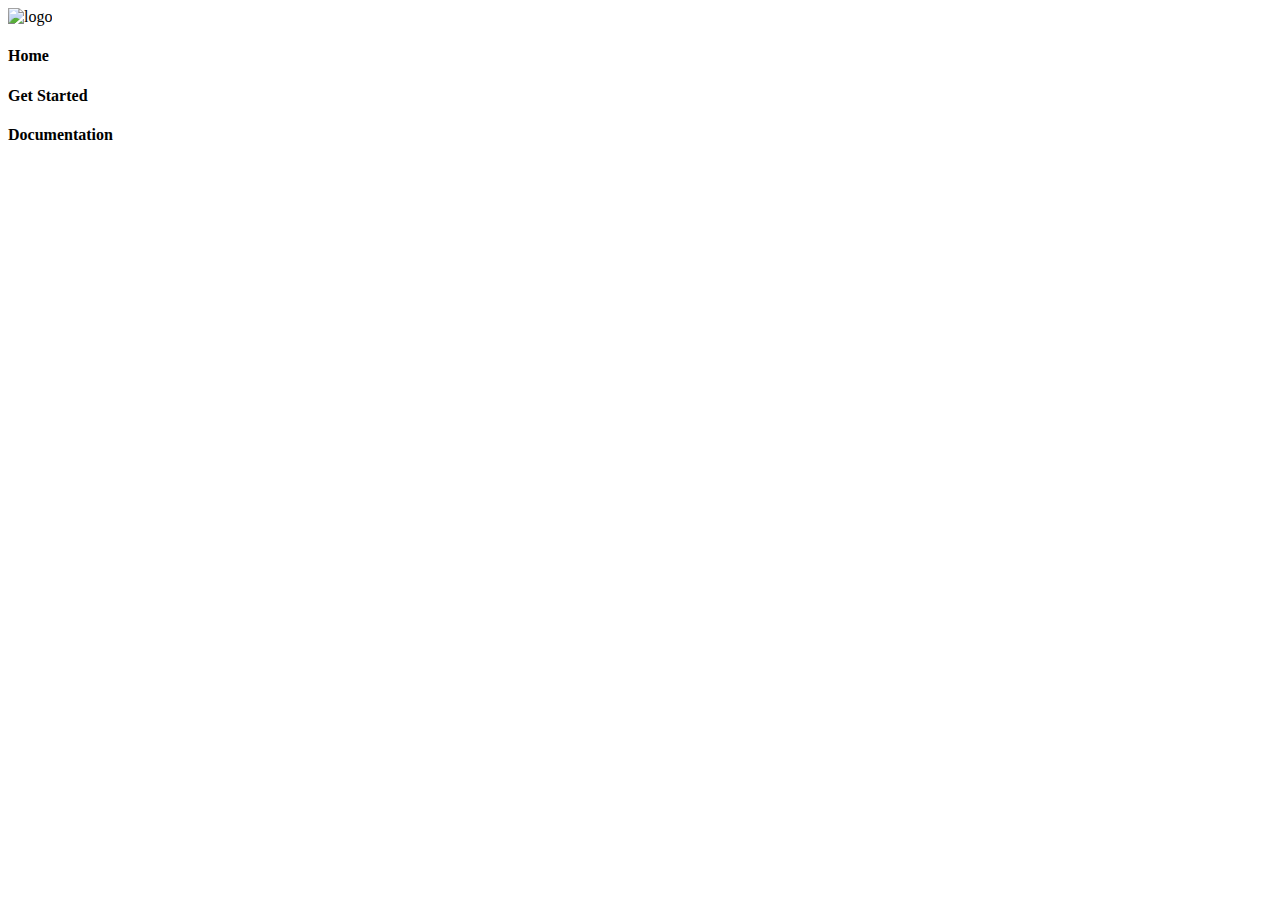
==== index.html @ 5871fbed "docs: update index.html navigation" ====
<!DOCTYPE html>
<html lang="en">
<head>
    <meta charset="UTF-8">
    <meta http-equiv="X-UA-Compatible" content="IE=edge">
    <meta name="viewport" content="width=device-width, initial-scale=1.0">
    <link rel="icon" type="image/png" sizes="32x32" href="/images/favicon.png">
    <link rel="stylesheet" href="https://pro.fontawesome.com/releases/v5.10.0/css/all.css"
        integrity="sha384-AYmEC3Yw5cVb3ZcuHtOA93w35dYTsvhLPVnYs9eStHfGJvOvKxVfELGroGkvsg+p" crossorigin="anonymous" />
    <title>Native UI</title>
    <link rel="stylesheet" href="style.css">
</head>
<body>
    <nav class="nav">
        <div class="logo-container">
            <img src="images/logo.svg" alt="logo">
        </div>
        <div class="nav-center">
            <h4>Home</h4>
            <h4>Get Started</h4>
            <h4 class="documentation">Documentation</h4>
        </div>
        <div class="social-links">
            <i class="fab fa-github"></i>
            <i class="fab fa-twitter"></i>
            <i class="fab fa-linkedin"></i>
            <i class="fa fa-moon"></i>
        </div>
    </nav>

    
</body>
</html>
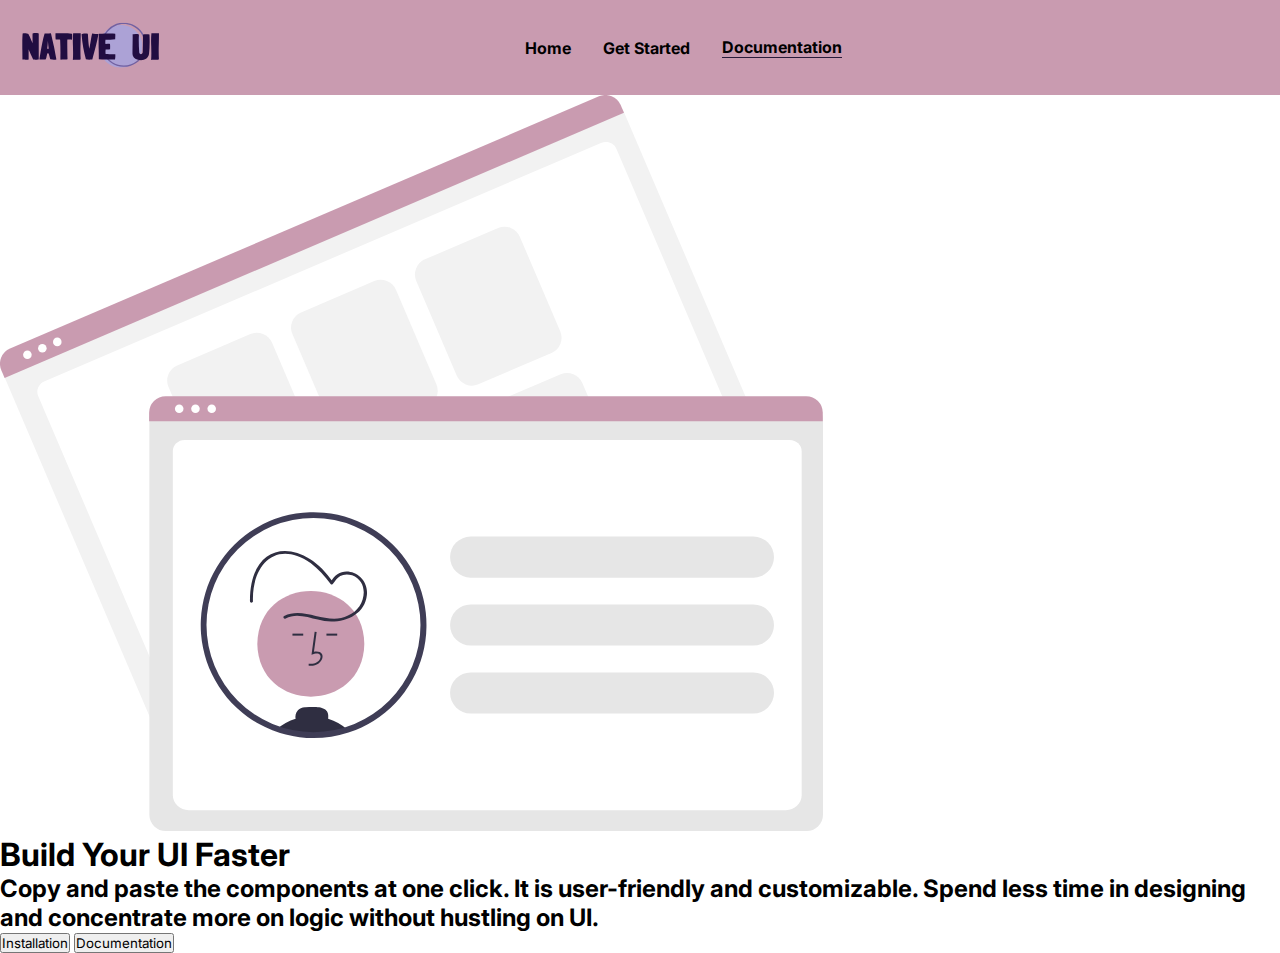
==== commit 5f06329f: "docs: hero section added" ====
--- a/index.html
+++ b/index.html
@@ -28,6 +28,19 @@
         </div>
     </nav>
 
-    
+    <main class="main">
+        <div class="hero-image">
+            <img src="images/hero-image.svg" alt="" class="hero">
+        </div>
+        <div class="hero-text">
+            <h1>Build Your UI Faster</h1>
+            <h2>Copy and paste the components at one click. It is user-friendly and customizable. Spend less time in designing and concentrate more on logic without hustling on UI.</h2>
+            <div class="hero-buttons">
+                <button class="button primary-btn">Installation</button>
+                <button class="button secondary-btn">Documentation</button>
+            </div>
+        </div>
+        
+    </main>
 </body>
 </html>--- a/style.css
+++ b/style.css
@@ -0,0 +1,53 @@
+@import url('https://fonts.googleapis.com/css2?family=Inter:wght@300&display=swap');
+
+* {
+    margin: 0;
+    padding: 0;
+    box-sizing: border-box;
+    font-family: 'Inter', sans-serif;
+    word-wrap: break-word;
+}
+
+:root {
+    --color-1: #f5f4fa;
+    --color-2: #281b3a;
+    --color-3: #aca2d6;
+    --color-4: #7161a2;
+    --color-5: #bd5043;
+    --color-6: #c99bb0;
+    --color-7: #9676b3;
+    --color-8: #92988A;
+}
+
+body {
+    display: flex;
+    flex-direction: column;
+}
+
+.nav {
+    display: flex;
+    justify-content: space-between;
+    align-items: center;
+    background-color: var(--color-6);
+    padding: 0.5rem 1rem;
+}
+
+.nav-center {
+    display: flex;
+    justify-content: center;
+    align-items: center;
+    flex-grow: 1;
+    gap: 2rem;
+}
+
+.documentation {
+    border-bottom: 1px solid var(--color-2);
+}
+
+.social-links {
+    display: flex;
+    justify-content: space-evenly;
+    gap: 1.3rem;
+    font-size: 1.3rem;
+}
+
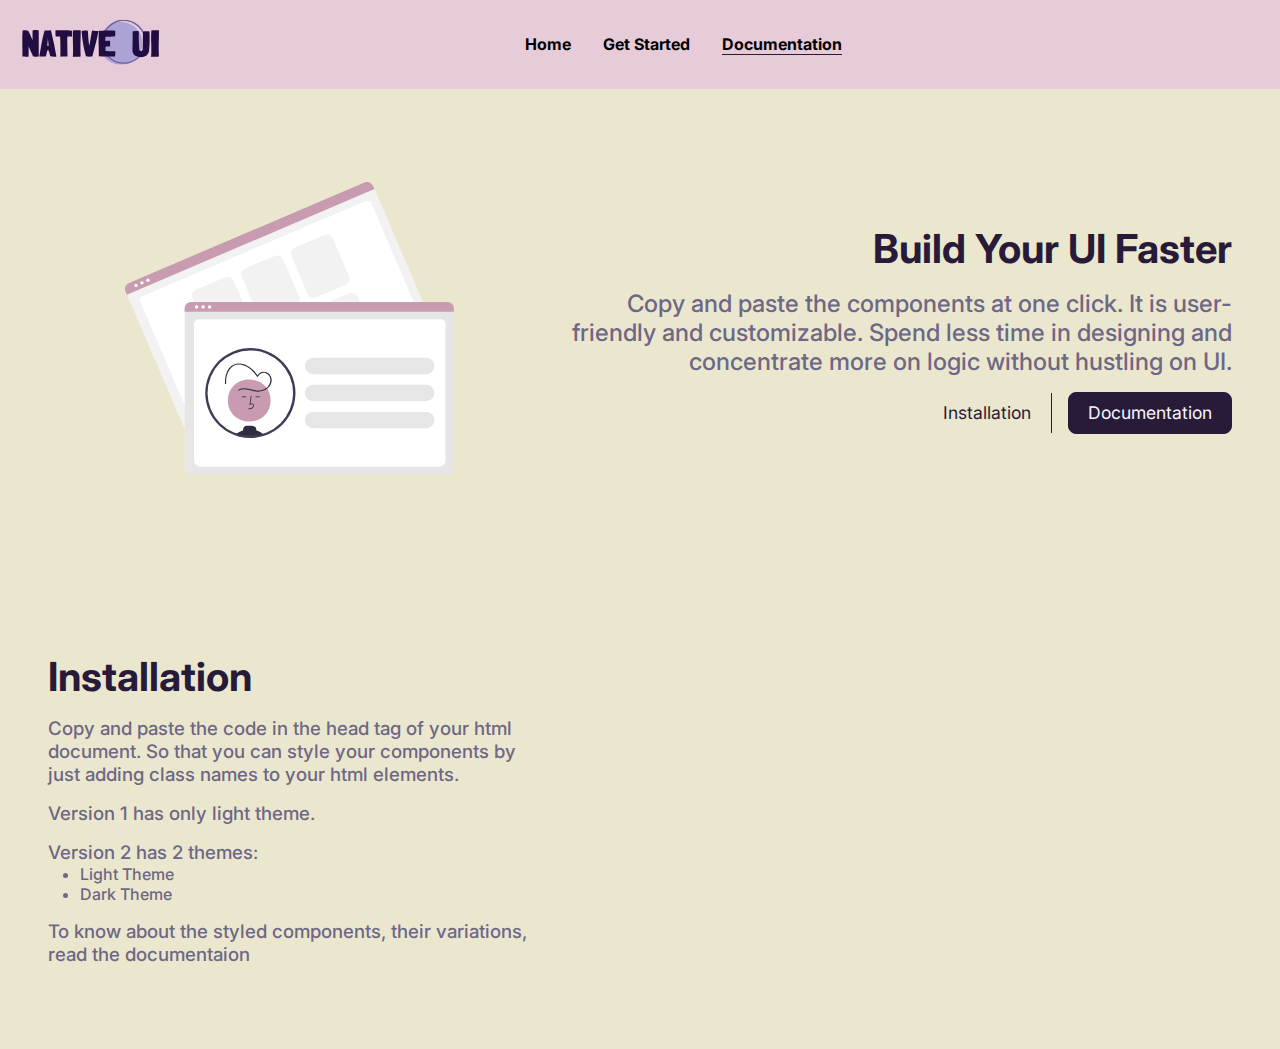
==== commit 6228c1c3: "added section" ====
--- a/index.html
+++ b/index.html
@@ -1,5 +1,6 @@
 <!DOCTYPE html>
 <html lang="en">
+
 <head>
     <meta charset="UTF-8">
     <meta http-equiv="X-UA-Compatible" content="IE=edge">
@@ -10,6 +11,7 @@
     <title>Native UI</title>
     <link rel="stylesheet" href="style.css">
 </head>
+
 <body>
     <nav class="nav">
         <div class="logo-container">
@@ -29,18 +31,46 @@
     </nav>
 
     <main class="main">
-        <div class="hero-image">
+        <div class="left hero-image">
             <img src="images/hero-image.svg" alt="" class="hero">
         </div>
-        <div class="hero-text">
+        <div class="right hero-text">
             <h1>Build Your UI Faster</h1>
-            <h2>Copy and paste the components at one click. It is user-friendly and customizable. Spend less time in designing and concentrate more on logic without hustling on UI.</h2>
+            <h2>Copy and paste the components at one click. It is user-friendly and customizable. Spend less time in
+                designing and concentrate more on logic without hustling on UI.</h2>
             <div class="hero-buttons">
                 <button class="button primary-btn">Installation</button>
                 <button class="button secondary-btn">Documentation</button>
             </div>
         </div>
-        
     </main>
+
+    <section class="section">
+        <div class="right installation-section">
+            <div class="section-content">
+                <h1>Installation</h1>
+            </div>
+            <h3>Copy and paste the code in the head tag of your html document. So that you can style your components
+                by just adding class names to your html elements.</h3>
+            <h3>Version 1 has only light theme.</h3>
+            <div class="version-2">
+                <h3>Version 2 has 2 themes:</h3>
+                <ul>
+                    <li>Light Theme</li>
+                    <li>Dark Theme</li>
+                </ul>
+            </div>
+            <h3>To know about the styled components, their variations, read the documentaion</h3>
+        </div>
+        <div class="left iframe">
+            <iframe
+  src="https://carbon.now.sh/embed?bg=rgba%2840%2C27%2C58%2C1%29&t=one-light&wt=none&l=auto&width=680&ds=true&dsyoff=39px&dsblur=69px&wc=true&wa=true&pv=35px&ph=34px&ln=false&fl=1&fm=Hack&fs=14px&lh=143%25&si=false&es=2x&wm=false&code=%253C%21--%2520import%2520--%253E%250A%253Clink%2520rel%253D%2522stylesheet%2522%2520href%253D%2522https%253A%252F%252Fu-and-i.netlify.app%252FComponents%252Fu-and-i.css%2522%253E%250A"
+  style="width:650px; height: 200px; border:0; transform: scale(1); overflow:hidden;"
+  sandbox="allow-scripts allow-same-origin">
+</iframe>
+        </div>
+    </section>
+
 </body>
+
 </html>--- a/style.css
+++ b/style.css
@@ -1,4 +1,4 @@
-@import url('https://fonts.googleapis.com/css2?family=Inter:wght@300&display=swap');
+@import url('https://fonts.googleapis.com/css2?family=Inter:wght@300;400&display=swap');
 
 * {
     margin: 0;
@@ -11,17 +11,18 @@
 :root {
     --color-1: #f5f4fa;
     --color-2: #281b3a;
-    --color-3: #aca2d6;
-    --color-4: #7161a2;
+    --color-3: #6d6886;
+    --color-4: #7d7791;
     --color-5: #bd5043;
-    --color-6: #c99bb0;
+    --color-6: #e7cbd8;
     --color-7: #9676b3;
-    --color-8: #92988A;
+    --color-8: #EBE7CE;
 }
 
 body {
     display: flex;
     flex-direction: column;
+    background-color: var(--color-8);
 }
 
 .nav {
@@ -29,7 +30,7 @@
     justify-content: space-between;
     align-items: center;
     background-color: var(--color-6);
-    padding: 0.5rem 1rem;
+    padding: 0.3rem 1rem;
 }
 
 .nav-center {
@@ -51,3 +52,99 @@
     font-size: 1.3rem;
 }
 
+.main {
+    display: flex;
+    justify-content: space-evenly;
+    align-items: center;
+    padding: 1rem;
+    height: 30rem;
+    padding-right: 3rem;
+}
+
+.hero-image {
+    display: flex;
+    justify-content: center;
+    align-items: center;
+}
+
+.hero {
+    max-width: 60%;
+}
+
+.hero-text {
+    display: flex;
+    flex-direction: column;
+    justify-content: center;
+    align-items: flex-end;
+    text-align: right;
+    height: 20rem;
+    gap: 1rem;
+}
+
+.left {
+    flex-basis: 45%;
+}
+
+.right {
+    flex-basis: 55%;
+}
+
+.hero-text h2, .installation-section h3, ul {
+    color: var(--color-3);
+    font-weight: 500;
+}
+
+.hero-text h1, .section-content h1 {
+    color: var(--color-2);
+    font-size: 2.5rem;
+}
+
+.hero-buttons {
+    display: flex;
+    justify-content: space-between;
+    align-items: center;
+    gap: 1rem;
+}
+
+button {
+    padding: 0.6rem 1.2rem;
+    border: none;
+    font-size: 1.1rem;
+    border-right: 1.9px solid var(--color-2);
+    background-color: transparent;
+    color: var(--color-2);
+}
+
+.secondary-btn {
+    border: 1px solid var(--color-2);
+    background-color: var(--color-2);
+    color: var(--color-1);
+    border-radius: 0.5rem;
+}
+
+.section {
+    display: flex;
+    justify-content: space-evenly;
+    align-items: center;
+    padding: 1rem;
+    height: 30rem;
+    padding: 0rem 3rem;
+    gap: 2.5rem;
+}
+
+.iframe {
+    flex-basis: 40%;
+}
+
+.installation-section {
+    flex-basis: 60%;
+    display: flex;
+    flex-direction: column;
+    justify-content: space-evenly;
+    align-items: flex-start;
+    gap: 1rem;
+}
+
+ul {
+    margin-left: 2rem;
+}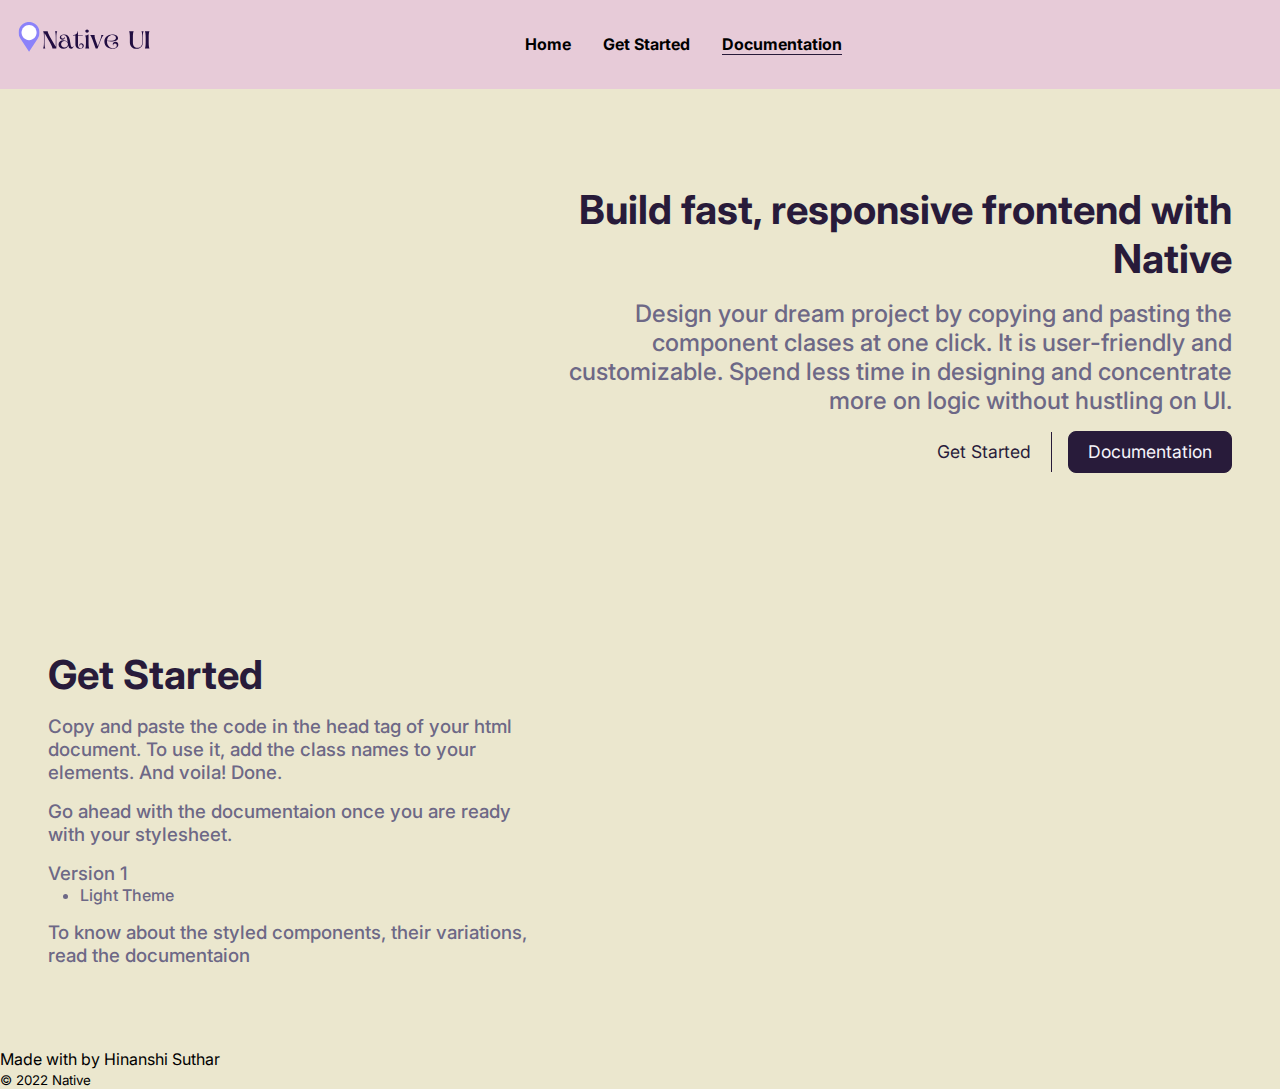
==== commit 0d861dea: "added footer, revised iframe, textual content" ====
--- a/index.html
+++ b/index.html
@@ -5,7 +5,7 @@
     <meta charset="UTF-8">
     <meta http-equiv="X-UA-Compatible" content="IE=edge">
     <meta name="viewport" content="width=device-width, initial-scale=1.0">
-    <link rel="icon" type="image/png" sizes="32x32" href="/images/favicon.png">
+    <link rel="icon" type="favicon" sizes="32x32" href="images/favicon-32x32.png">
     <link rel="stylesheet" href="https://pro.fontawesome.com/releases/v5.10.0/css/all.css"
         integrity="sha384-AYmEC3Yw5cVb3ZcuHtOA93w35dYTsvhLPVnYs9eStHfGJvOvKxVfELGroGkvsg+p" crossorigin="anonymous" />
     <title>Native UI</title>
@@ -13,34 +13,36 @@
 </head>
 
 <body>
-    <nav class="nav">
+    <nav>
+    <div class="nav">
         <div class="logo-container">
-            <img src="images/logo.svg" alt="logo">
+            <img src="images/logo.svg" alt="logo" class="logo">
         </div>
         <div class="nav-center">
-            <h4>Home</h4>
-            <h4>Get Started</h4>
-            <h4 class="documentation">Documentation</h4>
+            <h4 class="pointer-cursor">Home</h4>
+            <h4 class="pointer-cursor">Get Started</h4>
+            <h4 class="documentation pointer-cursor">Documentation</h4>
         </div>
         <div class="social-links">
-            <i class="fab fa-github"></i>
-            <i class="fab fa-twitter"></i>
-            <i class="fab fa-linkedin"></i>
-            <i class="fa fa-moon"></i>
+            <i class="fab fa-github pointer-cursor"></i>
+            <i class="fab fa-twitter pointer-cursor"></i>
+            <i class="fab fa-linkedin pointer-cursor"></i>
+            <i class="fa fa-moon pointer-cursor"></i>
         </div>
+    </div>
     </nav>
 
     <main class="main">
         <div class="left hero-image">
-            <img src="images/hero-image.svg" alt="" class="hero">
+            <img src="https://sleekbundle.com/wp-content/uploads/2020/01/14-Location-not-found-1250x938.png" alt="" class="hero">
         </div>
         <div class="right hero-text">
-            <h1>Build Your UI Faster</h1>
-            <h2>Copy and paste the components at one click. It is user-friendly and customizable. Spend less time in
+            <h1>Build fast, responsive  frontend with Native</h1>
+            <h2>Design your dream project by copying and pasting the component clases at one click. It is user-friendly and customizable. Spend less time in
                 designing and concentrate more on logic without hustling on UI.</h2>
             <div class="hero-buttons">
-                <button class="button primary-btn">Installation</button>
-                <button class="button secondary-btn">Documentation</button>
+                <button class="button primary-btn pointer-cursor">Get Started</button>
+                <button class="button secondary-btn pointer-cursor">Documentation</button>
             </div>
         </div>
     </main>
@@ -48,29 +50,40 @@
     <section class="section">
         <div class="right installation-section">
             <div class="section-content">
-                <h1>Installation</h1>
+                <h1>Get Started</h1>
             </div>
-            <h3>Copy and paste the code in the head tag of your html document. So that you can style your components
-                by just adding class names to your html elements.</h3>
-            <h3>Version 1 has only light theme.</h3>
-            <div class="version-2">
-                <h3>Version 2 has 2 themes:</h3>
+            <h3>Copy and paste the code in the head tag of your html document. To use it, add the class names to your elements. And voila! Done.</h3>
+            <h3>Go ahead with the documentaion once you are ready with your stylesheet.</h3>
+            <div class="version-1">
+                <h3>Version 1</h3>
                 <ul>
                     <li>Light Theme</li>
-                    <li>Dark Theme</li>
                 </ul>
             </div>
             <h3>To know about the styled components, their variations, read the documentaion</h3>
         </div>
         <div class="left iframe">
             <iframe
-  src="https://carbon.now.sh/embed?bg=rgba%2840%2C27%2C58%2C1%29&t=one-light&wt=none&l=auto&width=680&ds=true&dsyoff=39px&dsblur=69px&wc=true&wa=true&pv=35px&ph=34px&ln=false&fl=1&fm=Hack&fs=14px&lh=143%25&si=false&es=2x&wm=false&code=%253C%21--%2520import%2520--%253E%250A%253Clink%2520rel%253D%2522stylesheet%2522%2520href%253D%2522https%253A%252F%252Fu-and-i.netlify.app%252FComponents%252Fu-and-i.css%2522%253E%250A"
-  style="width:650px; height: 200px; border:0; transform: scale(1); overflow:hidden;"
+  src="https://carbon.now.sh/embed?bg=rgba%28243%2C78%2C78%2C1%29&t=one-light&wt=none&l=auto&width=500&ds=true&dsyoff=39px&dsblur=69px&wc=true&wa=false&pv=35px&ph=30px&ln=false&fl=1&fm=Hack&fs=14px&lh=143%25&si=false&es=2x&wm=false&code=%253C%21--%2520import%2520--%253E%250A%253Clink%2520rel%253D%2522stylesheet%2522%2520href%253D%2522https%253A%252F%252Fnative-ui.css%2522%253E%250A"
+  style="width: 650px; height: 195px; border:0; transform: scale(1); overflow:hidden;"
   sandbox="allow-scripts allow-same-origin">
 </iframe>
         </div>
     </section>
 
+    <footer>
+        <div class="footer-text">
+            Made with <i class="fa fa-heart"></i> by Hinanshi Suthar
+        </div>
+        <div class="social-links">
+            <i class="fab fa-github pointer-cursor"></i>
+            <i class="fab fa-twitter pointer-cursor"></i>
+            <i class="fab fa-linkedin pointer-cursor"></i>
+            <i class="fa fa-moon pointer-cursor"></i>
+        </div>
+        <small>© 2022 Native</small>
+    </footer>
+
 </body>
 
 </html>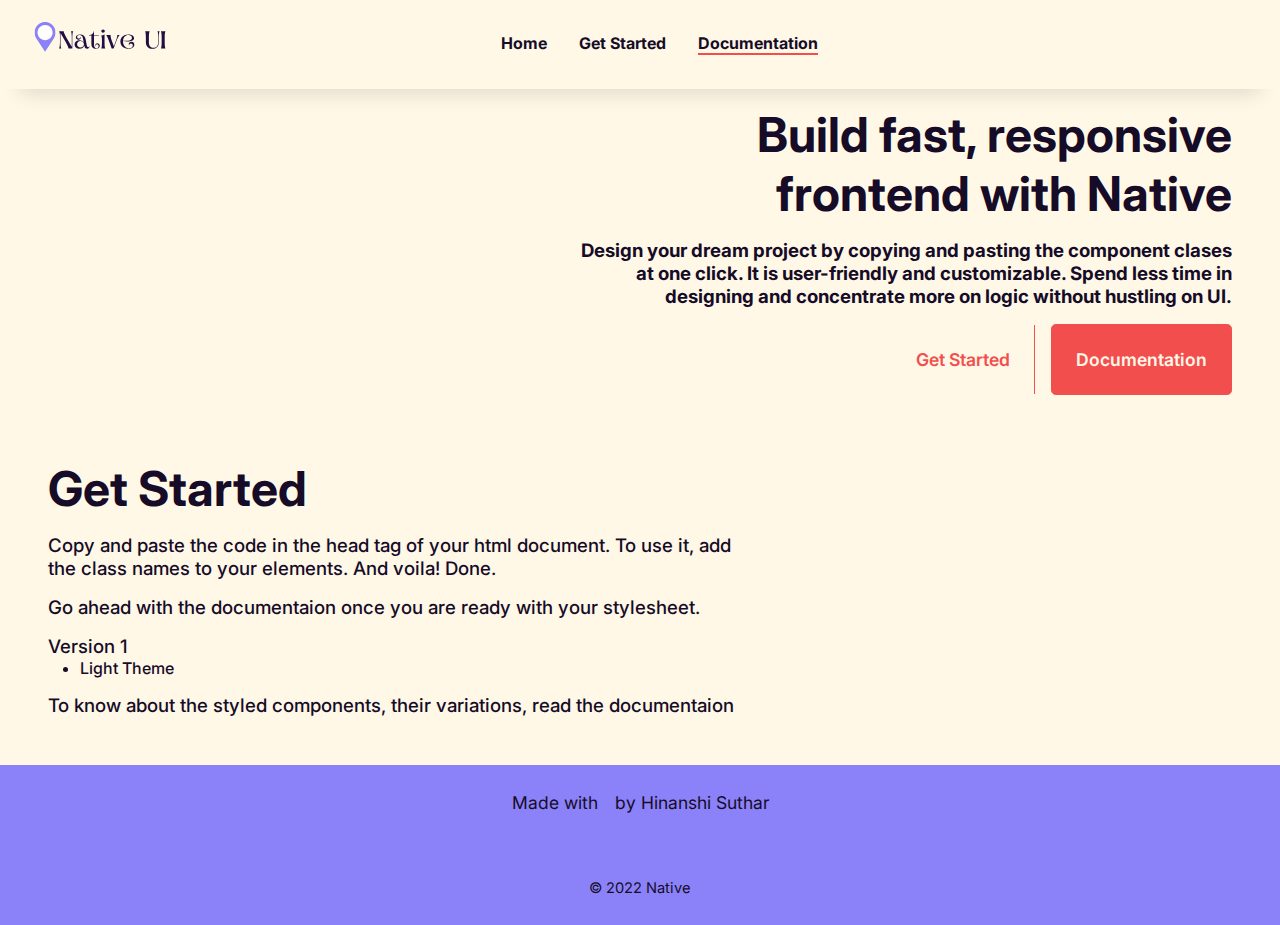
==== commit 94abc197: "fix: nav, iframe" ====
--- a/index.html
+++ b/index.html
@@ -4,42 +4,47 @@
 <head>
     <meta charset="UTF-8">
     <meta http-equiv="X-UA-Compatible" content="IE=edge">
-    <meta name="viewport" content="width=device-width, initial-scale=1.0">
+    <meta name="viewport" content="initial-scale=1.0, width=device-width">
     <link rel="icon" type="favicon" sizes="32x32" href="images/favicon-32x32.png">
     <link rel="stylesheet" href="https://pro.fontawesome.com/releases/v5.10.0/css/all.css"
         integrity="sha384-AYmEC3Yw5cVb3ZcuHtOA93w35dYTsvhLPVnYs9eStHfGJvOvKxVfELGroGkvsg+p" crossorigin="anonymous" />
+    <!-- copy and paste it in your head section -->
+    <link rel="stylesheet" href="native-ui.css">
     <title>Native UI</title>
     <link rel="stylesheet" href="style.css">
 </head>
 
 <body>
     <nav>
-    <div class="nav">
-        <div class="logo-container">
-            <img src="images/logo.svg" alt="logo" class="logo">
+        <div class="nav">
+            <div class="logo-container">
+                <img src="images/logo.svg" alt="logo" class="logo">
+            </div>
+            <div class="nav-center">
+                <h4 class="pointer-cursor none">Home</h4>
+                <h4 class="pointer-cursor none">Get Started</h4>
+                <h4 class="documentation pointer-cursor none">Documentation</h4>
+            </div>
+            <div class="social-links">
+                <i class="fab fa-github pointer-cursor"></i>
+                <i class="fab fa-twitter pointer-cursor"></i>
+                <i class="fab fa-linkedin pointer-cursor"></i>
+                <i class="fa fa-moon pointer-cursor"></i>
+            </div>
+            
         </div>
-        <div class="nav-center">
-            <h4 class="pointer-cursor">Home</h4>
-            <h4 class="pointer-cursor">Get Started</h4>
-            <h4 class="documentation pointer-cursor">Documentation</h4>
-        </div>
-        <div class="social-links">
-            <i class="fab fa-github pointer-cursor"></i>
-            <i class="fab fa-twitter pointer-cursor"></i>
-            <i class="fab fa-linkedin pointer-cursor"></i>
-            <i class="fa fa-moon pointer-cursor"></i>
-        </div>
-    </div>
     </nav>
 
     <main class="main">
         <div class="left hero-image">
-            <img src="https://sleekbundle.com/wp-content/uploads/2020/01/14-Location-not-found-1250x938.png" alt="" class="hero">
+            <img src="https://sleekbundle.com/wp-content/uploads/2020/01/14-Location-not-found-1250x938.png" alt=""
+                class="hero">
         </div>
         <div class="right hero-text">
-            <h1>Build fast, responsive  frontend with Native</h1>
-            <h2>Design your dream project by copying and pasting the component clases at one click. It is user-friendly and customizable. Spend less time in
-                designing and concentrate more on logic without hustling on UI.</h2>
+            <h1>Build fast, responsive frontend with Native</h1>
+            <h3>Design your dream project by copying and pasting the component clases at one click. It is user-friendly
+                and customizable. Spend less time in
+                designing and concentrate more on logic without hustling on UI.</h3>
             <div class="hero-buttons">
                 <button class="button primary-btn pointer-cursor">Get Started</button>
                 <button class="button secondary-btn pointer-cursor">Documentation</button>
@@ -52,7 +57,8 @@
             <div class="section-content">
                 <h1>Get Started</h1>
             </div>
-            <h3>Copy and paste the code in the head tag of your html document. To use it, add the class names to your elements. And voila! Done.</h3>
+            <h3>Copy and paste the code in the head tag of your html document. To use it, add the class names to your
+                elements. And voila! Done.</h3>
             <h3>Go ahead with the documentaion once you are ready with your stylesheet.</h3>
             <div class="version-1">
                 <h3>Version 1</h3>
@@ -64,10 +70,10 @@
         </div>
         <div class="left iframe">
             <iframe
-  src="https://carbon.now.sh/embed?bg=rgba%28243%2C78%2C78%2C1%29&t=one-light&wt=none&l=auto&width=500&ds=true&dsyoff=39px&dsblur=69px&wc=true&wa=false&pv=35px&ph=30px&ln=false&fl=1&fm=Hack&fs=14px&lh=143%25&si=false&es=2x&wm=false&code=%253C%21--%2520import%2520--%253E%250A%253Clink%2520rel%253D%2522stylesheet%2522%2520href%253D%2522https%253A%252F%252Fnative-ui.css%2522%253E%250A"
-  style="width: 650px; height: 195px; border:0; transform: scale(1); overflow:hidden;"
-  sandbox="allow-scripts allow-same-origin">
-</iframe>
+                src="https://carbon.now.sh/embed?bg=rgba%28243%2C78%2C78%2C1%29&t=one-light&wt=none&l=auto&width=680&ds=false&dsyoff=20px&dsblur=68px&wc=true&wa=true&pv=17px&ph=21px&ln=false&fl=1&fm=Hack&fs=14px&lh=133%25&si=false&es=2x&wm=false&code=%253C%21--%2520copy%2520and%2520paste%2520it%2520in%2520your%2520head%2520section%2520--%253E%250A%253Clink%2520rel%253D%2522stylesheet%2522%2520href%253D%2522native-ui.css%2522%253E"
+                style="width: 100%; border:0; transform: scale(1); overflow:hidden;"
+                sandbox="allow-scripts allow-same-origin">
+            </iframe>
         </div>
     </section>
 
@@ -79,7 +85,6 @@
             <i class="fab fa-github pointer-cursor"></i>
             <i class="fab fa-twitter pointer-cursor"></i>
             <i class="fab fa-linkedin pointer-cursor"></i>
-            <i class="fa fa-moon pointer-cursor"></i>
         </div>
         <small>© 2022 Native</small>
     </footer>
--- a/style.css
+++ b/style.css
@@ -9,30 +9,31 @@
 }
 
 :root {
-    --color-1: #f5f4fa;
-    --color-2: #281b3a;
-    --color-3: #6d6886;
-    --color-4: #7d7791;
-    --color-5: #bd5043;
-    --color-6: #e7cbd8;
-    --color-7: #9676b3;
-    --color-8: #EBE7CE;
+    --background-linen: #fff8e7;
+    --accent-color: #8b82fa;
+    --cta-color: #f34e4e;
+    /* --font-color: #04151F;
+    --font-color-2: #011936; */
+    --font-color: #160C28;
 }
 
 body {
     display: flex;
     flex-direction: column;
-    background-color: var(--color-8);
+    background-color: var(--background-linen);
+    color: var(--font-color);
+}
+
+nav {
+    box-shadow: rgba(0, 0, 0, 0.123) 0px 25px 20px -20px;
 }
 
 .nav {
     display: flex;
-    justify-content: space-between;
-    align-items: center;
-    background-color: var(--color-6);
-    padding: 0.3rem 1rem;
-}
-
+    justify-content: space-around;
+    align-items: center;
+    padding: 0.3rem 2rem;
+}
 .nav-center {
     display: flex;
     justify-content: center;
@@ -41,8 +42,8 @@
     gap: 2rem;
 }
 
-.documentation {
-    border-bottom: 1px solid var(--color-2);
+.logo {
+    max-width: 100%;
 }
 
 .social-links {
@@ -57,7 +58,7 @@
     justify-content: space-evenly;
     align-items: center;
     padding: 1rem;
-    height: 30rem;
+    /* height: 30rem; */
     padding-right: 3rem;
 }
 
@@ -68,7 +69,8 @@
 }
 
 .hero {
-    max-width: 60%;
+    max-width: 100%;
+    mix-blend-mode: multiply;
 }
 
 .hero-text {
@@ -77,7 +79,6 @@
     justify-content: center;
     align-items: flex-end;
     text-align: right;
-    height: 20rem;
     gap: 1rem;
 }
 
@@ -90,13 +91,13 @@
 }
 
 .hero-text h2, .installation-section h3, ul {
-    color: var(--color-3);
+    color: var(--font-color);
     font-weight: 500;
 }
 
 .hero-text h1, .section-content h1 {
-    color: var(--color-2);
-    font-size: 2.5rem;
+    color: var(--font-color);
+    font-size: 3rem;
 }
 
 .hero-buttons {
@@ -107,27 +108,29 @@
 }
 
 button {
-    padding: 0.6rem 1.2rem;
+    padding: 1.5rem 1.5rem;
     border: none;
     font-size: 1.1rem;
-    border-right: 1.9px solid var(--color-2);
+    border-right: 1.9px solid var(--cta-color);
     background-color: transparent;
-    color: var(--color-2);
+    color: var(--cta-color);
+    font-weight: 600;
 }
 
 .secondary-btn {
-    border: 1px solid var(--color-2);
-    background-color: var(--color-2);
-    color: var(--color-1);
-    border-radius: 0.5rem;
+    border: 1px solid var(--cta-color);
+    background-color: var(--cta-color);
+    color: var(--background-linen);
+    border-radius: 0.3rem;
+    font-weight: 600;
 }
 
 .section {
     display: flex;
     justify-content: space-evenly;
     align-items: center;
-    padding: 1rem;
-    height: 30rem;
+    padding: 2rem;
+    /* height: 30rem; */
     padding: 0rem 3rem;
     gap: 2.5rem;
 }
@@ -143,8 +146,56 @@
     justify-content: space-evenly;
     align-items: flex-start;
     gap: 1rem;
+    padding: 3rem 0rem;
 }
 
 ul {
     margin-left: 2rem;
+}
+
+footer {
+    background-color: var(--accent-color);
+    color: var(--font-color-white);
+    display: flex;
+    flex-direction: column;
+    justify-content: space-evenly;
+    align-items: center;
+    height: 10rem;
+    font-size: 1.1rem;
+}
+
+.footer-text .fa {
+    color: var(--cta-color);
+}
+
+/* hover */
+
+.pointer-cursor {
+    cursor: pointer;
+}
+
+i{
+    padding: 5px;
+    border: 1px solid transparent;
+}
+
+i:hover {
+    color: #fbc416;
+    border-radius: 50%;
+}
+
+.nav-center h4 {
+    border-bottom: 2px solid transparent;
+}
+
+.nav-center .documentation {
+    border-bottom: 2px solid var(--cta-color);
+}
+
+.nav-center h4:hover {
+    border-bottom: 2px solid #fbc416;
+}
+
+.secondary-btn:hover {
+    background-color: #f54242;
 }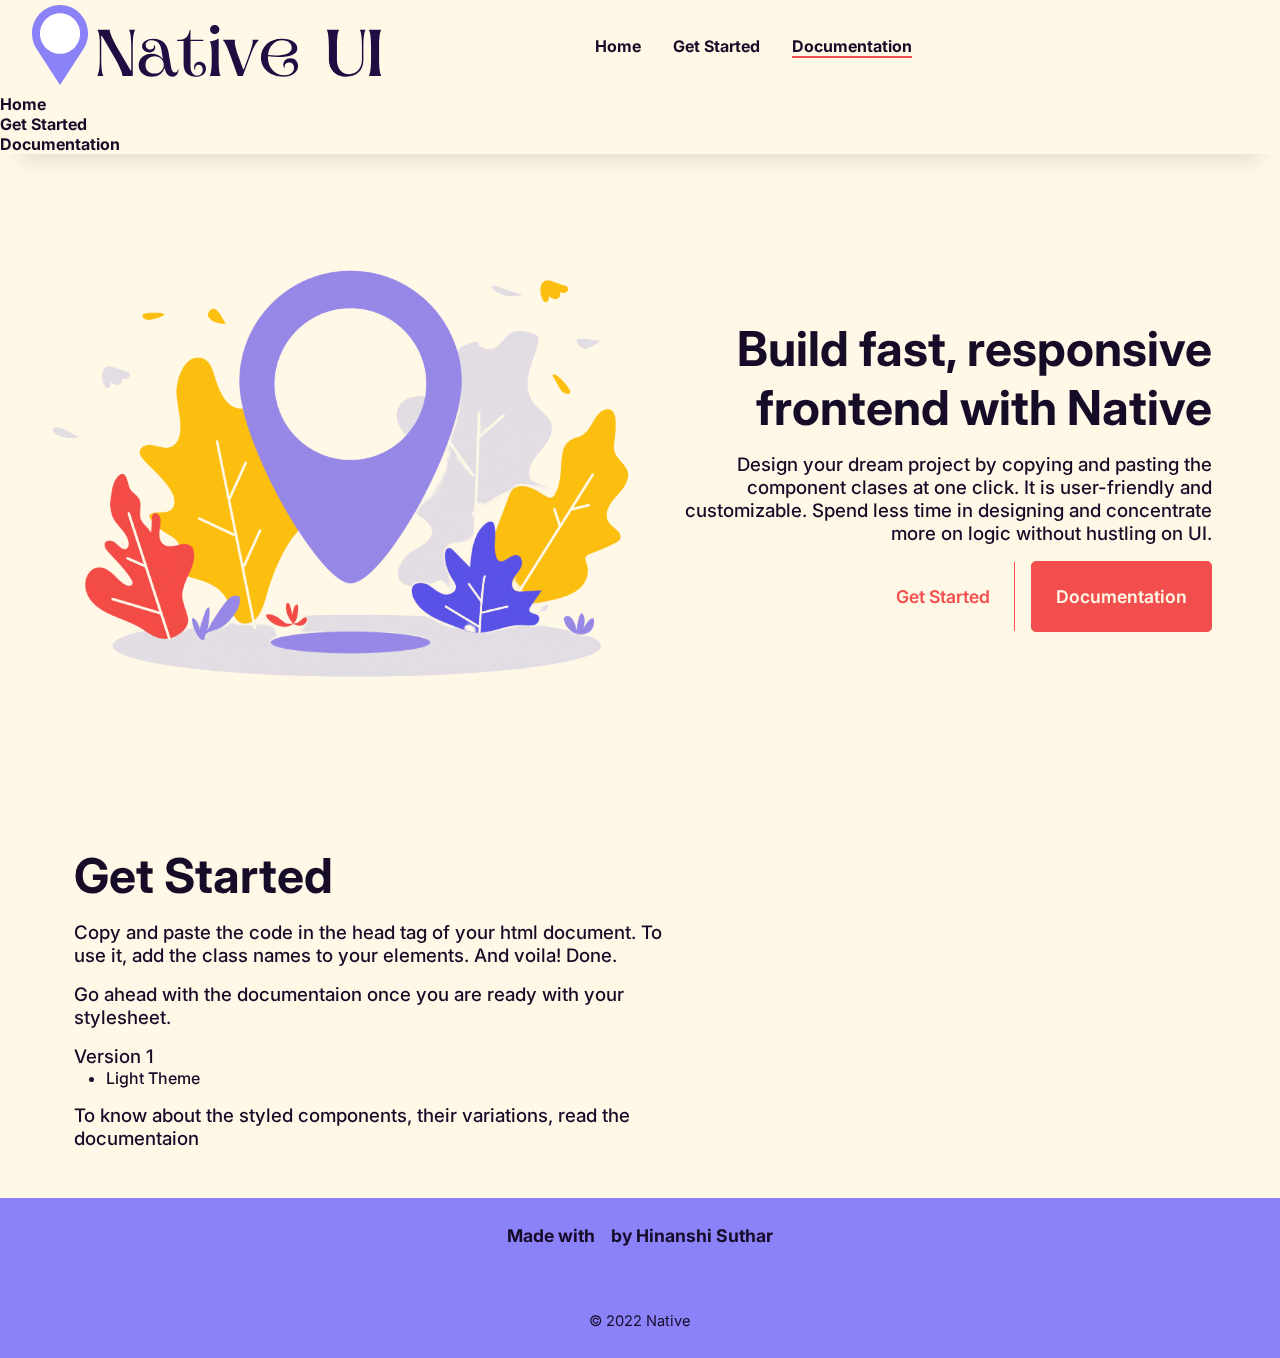
==== commit a4cc93c3: "style: hamburger implementation" ====
--- a/index.html
+++ b/index.html
@@ -15,7 +15,7 @@
 </head>
 
 <body>
-    <nav>
+    <nav class="navigation">
         <div class="nav">
             <div class="logo-container">
                 <img src="images/logo.svg" alt="logo" class="logo">
@@ -31,13 +31,20 @@
                 <i class="fab fa-linkedin pointer-cursor"></i>
                 <i class="fa fa-moon pointer-cursor"></i>
             </div>
-            
+            <div class="hamburger">
+                <i class="fa fa-bars" onclick="menu()"></i>
+            </div>
+        </div>
+        <div class="menu">
+            <h4>Home</h4>
+            <h4>Get Started</h4>
+            <h4>Documentation</h4>
         </div>
     </nav>
 
     <main class="main">
         <div class="left hero-image">
-            <img src="https://sleekbundle.com/wp-content/uploads/2020/01/14-Location-not-found-1250x938.png" alt=""
+            <img src="images/hero-img.svg" alt=""
                 class="hero">
         </div>
         <div class="right hero-text">
@@ -79,7 +86,7 @@
 
     <footer>
         <div class="footer-text">
-            Made with <i class="fa fa-heart"></i> by Hinanshi Suthar
+            <h4>Made with <i class="fa fa-heart"></i> by Hinanshi Suthar</h4>
         </div>
         <div class="social-links">
             <i class="fab fa-github pointer-cursor"></i>
@@ -91,4 +98,16 @@
 
 </body>
 
+<script>
+    const openMenu = document.querySelector(".menu")
+    function menu() {
+        // console.log("here");
+        if(openMenu.style.display === "block") {
+            openMenu.style.display = "none";
+        } else {
+        openMenu.style.display = "block";
+        }
+    }
+</script>
+
 </html>--- a/style.css
+++ b/style.css
@@ -43,7 +43,8 @@
 }
 
 .logo {
-    max-width: 100%;
+    min-width: 50%;
+    height: 5rem;
 }
 
 .social-links {
@@ -60,17 +61,20 @@
     padding: 1rem;
     /* height: 30rem; */
     padding-right: 3rem;
+    flex-wrap: wrap;
 }
 
 .hero-image {
-    display: flex;
-    justify-content: center;
-    align-items: center;
+    display: block;
+    /* justify-content: center;
+    align-items: center; */
 }
 
 .hero {
-    max-width: 100%;
+    width: 100%;
     mix-blend-mode: multiply;
+    /* min-width: 50%; */
+    height: auto;
 }
 
 .hero-text {
@@ -83,21 +87,22 @@
 }
 
 .left {
+    flex-basis: 50%;
+}
+
+.right {
     flex-basis: 45%;
-}
-
-.right {
-    flex-basis: 55%;
-}
-
-.hero-text h2, .installation-section h3, ul {
+    width: 100%;
+}
+
+.hero-text h3, .installation-section h3, ul {
     color: var(--font-color);
     font-weight: 500;
 }
 
 .hero-text h1, .section-content h1 {
     color: var(--font-color);
-    font-size: 3rem;
+    font-size: clamp(1.5rem, 4vw, 3rem);
 }
 
 .hero-buttons {
@@ -130,8 +135,7 @@
     justify-content: space-evenly;
     align-items: center;
     padding: 2rem;
-    /* height: 30rem; */
-    padding: 0rem 3rem;
+    padding: 3rem 3rem;
     gap: 2.5rem;
 }
 
@@ -140,13 +144,13 @@
 }
 
 .installation-section {
-    flex-basis: 60%;
+    flex-basis: 50%;
     display: flex;
     flex-direction: column;
     justify-content: space-evenly;
     align-items: flex-start;
     gap: 1rem;
-    padding: 3rem 0rem;
+    /* padding: 3rem 0rem; */
 }
 
 ul {
@@ -198,4 +202,63 @@
 
 .secondary-btn:hover {
     background-color: #f54242;
+}
+
+/* media querries */
+
+@media screen and (max-width: 940px) {
+    
+    main, section {
+        flex-direction: column;
+        justify-content: center;
+        align-items: center;
+        padding-left: 1rem;
+
+    }
+    .hero {
+        width: 90%;
+    }
+    .installation-section {
+        justify-content: flex-start;
+        align-items: center;
+        gap: 1rem;
+        padding: 3rem 0rem;
+    }
+    .hero-text {
+        justify-content: center;
+        align-items: center;
+        text-align: center;
+        /* gap: 1rem; */
+    }
+    iframe {
+        width: 500px;
+        height: 200px;
+    }
+    h1 {
+        font-size: 2rem;
+    }
+    nav {
+        display: flex;
+        justify-content: space-around;
+    }
+}
+
+@media screen and (max-width: 650px) {
+    .none, .nav .social-links {
+        display: none;
+    }
+    
+    .hero-buttons {
+        flex-direction: column;
+        justify-content: space-between;
+        align-items: center;
+        gap: 1rem;
+    }
+
+    .hero-buttons > * {
+        padding: 1rem 1rem;
+        border-right: transparent;
+        border-bottom: 1px solid var(--cta-color);
+    }
+
 }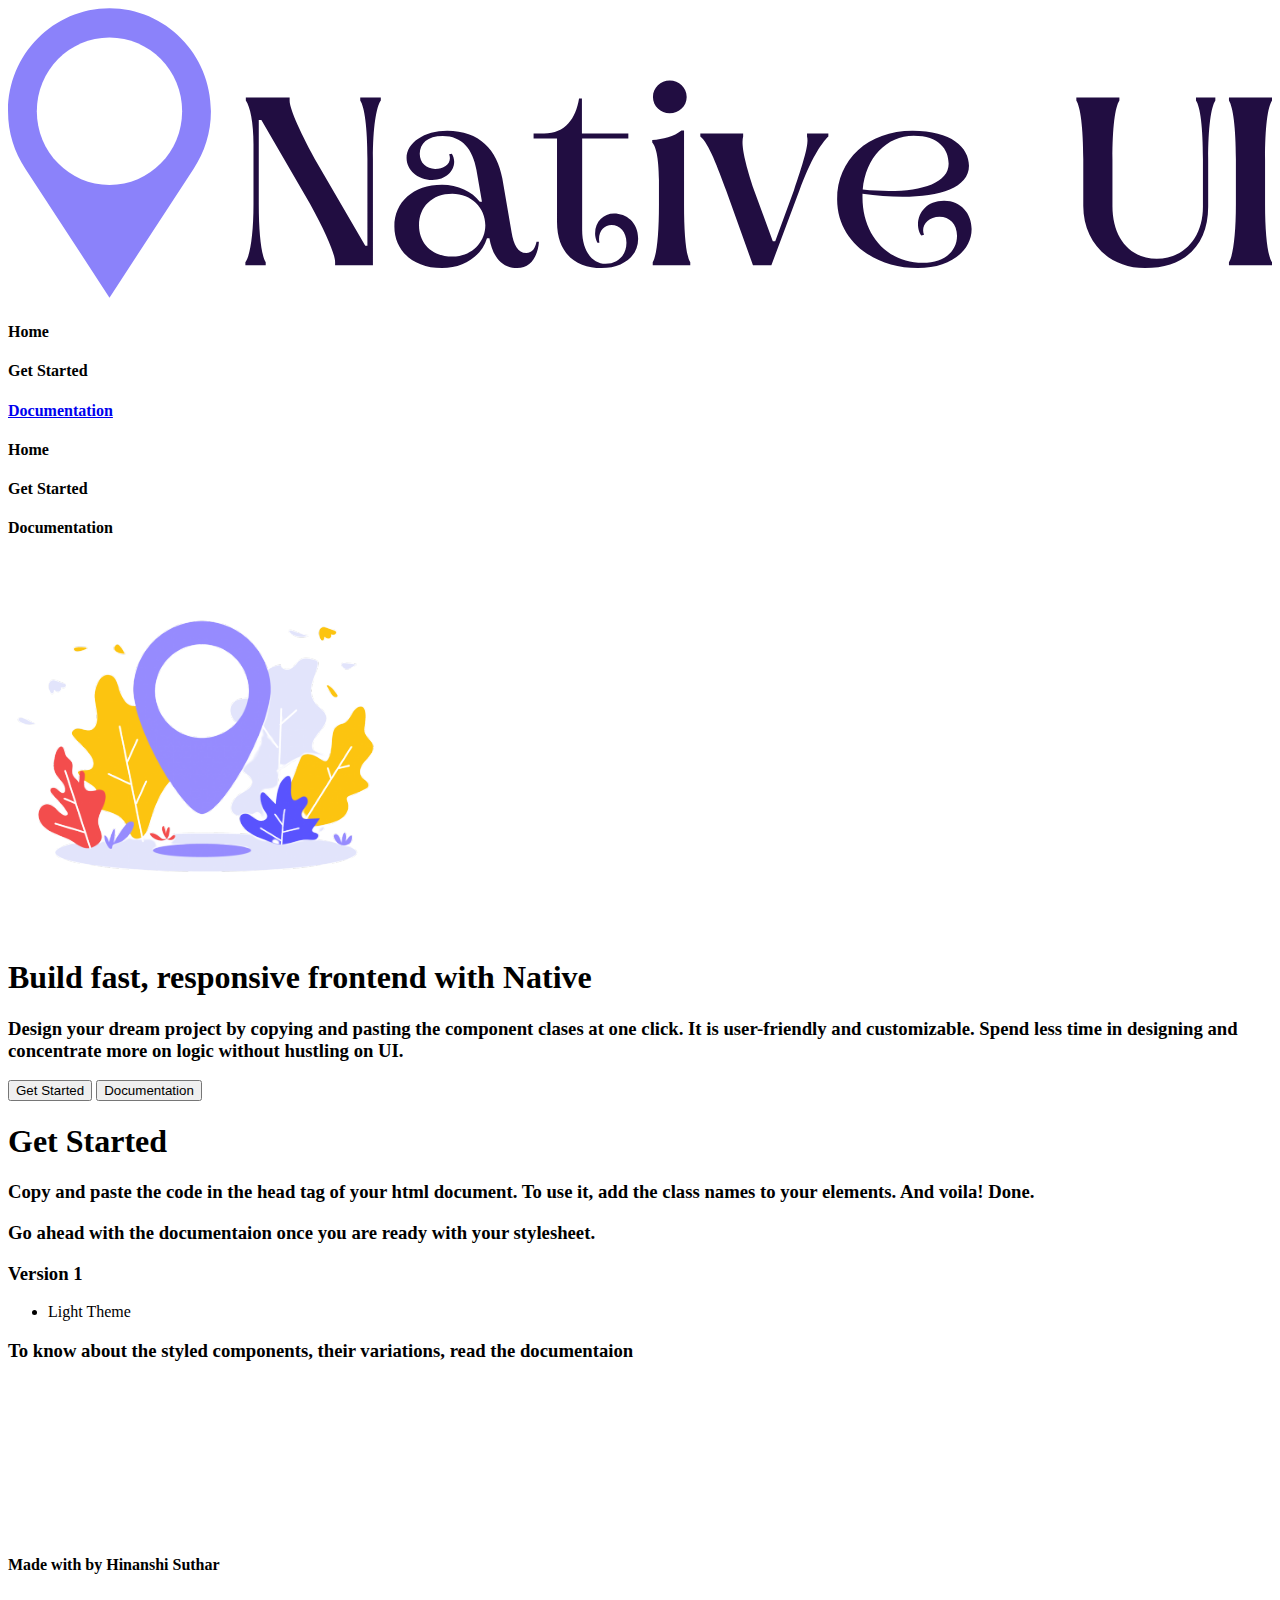
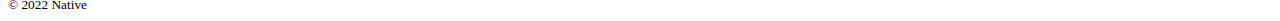
==== commit a5c68a87: "fix: added links" ====
--- a/index.html
+++ b/index.html
@@ -5,25 +5,25 @@
     <meta charset="UTF-8">
     <meta http-equiv="X-UA-Compatible" content="IE=edge">
     <meta name="viewport" content="initial-scale=1.0, width=device-width">
-    <link rel="icon" type="favicon" sizes="32x32" href="images/favicon-32x32.png">
+    <link rel="icon" type="favicon" sizes="32x32" href="/assets/favicon-32x32.png">
     <link rel="stylesheet" href="https://pro.fontawesome.com/releases/v5.10.0/css/all.css"
         integrity="sha384-AYmEC3Yw5cVb3ZcuHtOA93w35dYTsvhLPVnYs9eStHfGJvOvKxVfELGroGkvsg+p" crossorigin="anonymous" />
     <!-- copy and paste it in your head section -->
-    <link rel="stylesheet" href="native-ui.css">
+    <!-- <link rel="stylesheet" href="native-ui.css"> -->
     <title>Native UI</title>
-    <link rel="stylesheet" href="style.css">
+    <link rel="stylesheet" href="/docs/css/style.css">
 </head>
 
 <body>
     <nav class="navigation">
         <div class="nav">
             <div class="logo-container">
-                <img src="images/logo.svg" alt="logo" class="logo">
+                <img src="/assets/logo.svg" alt="logo" class="logo">
             </div>
             <div class="nav-center">
-                <h4 class="pointer-cursor none">Home</h4>
+                <h4 class="pointer-cursor none"><a>Home</a></h4>
                 <h4 class="pointer-cursor none">Get Started</h4>
-                <h4 class="documentation pointer-cursor none">Documentation</h4>
+                <h4 class="documentation pointer-cursor none"><a href="docs/docs.html">Documentation</a></h4>
             </div>
             <div class="social-links">
                 <i class="fab fa-github pointer-cursor"></i>
@@ -44,7 +44,7 @@
 
     <main class="main">
         <div class="left hero-image">
-            <img src="images/hero-img.svg" alt=""
+            <img src="/assets/hero-img.svg" alt=""
                 class="hero">
         </div>
         <div class="right hero-text">
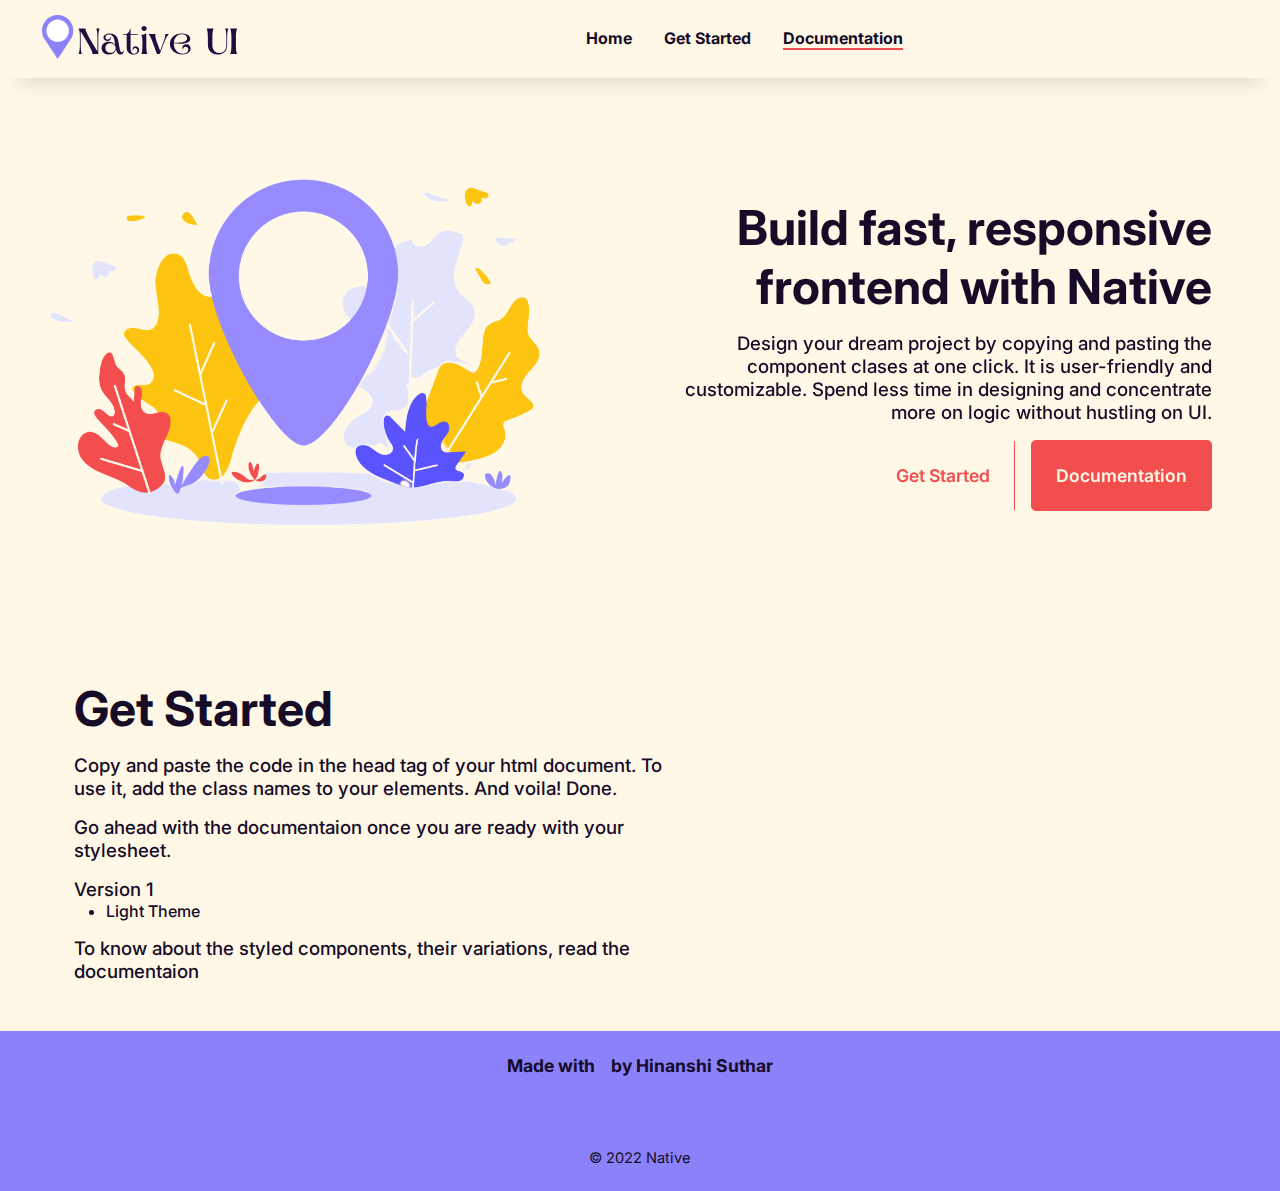
==== commit a162c799: "fix: added links to social" ====
--- a/index.html
+++ b/index.html
@@ -21,15 +21,15 @@
                 <img src="/assets/logo.svg" alt="logo" class="logo">
             </div>
             <div class="nav-center">
-                <h4 class="pointer-cursor none"><a>Home</a></h4>
-                <h4 class="pointer-cursor none">Get Started</h4>
+                <h4 class="pointer-cursor none"><a href="index.html">Home</a></h4>
+                <h4 class="pointer-cursor none"><a href="#get-started">Get Started</a></h4>
                 <h4 class="documentation pointer-cursor none"><a href="docs/docs.html">Documentation</a></h4>
             </div>
             <div class="social-links">
-                <i class="fab fa-github pointer-cursor"></i>
-                <i class="fab fa-twitter pointer-cursor"></i>
-                <i class="fab fa-linkedin pointer-cursor"></i>
-                <i class="fa fa-moon pointer-cursor"></i>
+                <a href="https://github.com/hinanshisuthar/native-ui" target="_blank" rel="noopener noreferrer"><i class="fab fa-github pointer-cursor"></i></a>
+                <a href="https://twitter.com/hinanshi04" target="_blank" rel="noopener noreferrer"><i class="fab fa-twitter pointer-cursor"></i></a>
+                <a href="https://www.linkedin.com/in/hinanshi-suthar-7128201b0/" target="_blank" rel="noopener noreferrer"><i class="fab fa-linkedin pointer-cursor"></i></a>
+                <a href=""><i class="fa fa-moon pointer-cursor"></i></a>
             </div>
             <div class="hamburger">
                 <i class="fa fa-bars" onclick="menu()"></i>
@@ -59,7 +59,7 @@
         </div>
     </main>
 
-    <section class="section">
+    <section class="section" id="get-started">
         <div class="right installation-section">
             <div class="section-content">
                 <h1>Get Started</h1>
@@ -89,9 +89,9 @@
             <h4>Made with <i class="fa fa-heart"></i> by Hinanshi Suthar</h4>
         </div>
         <div class="social-links">
-            <i class="fab fa-github pointer-cursor"></i>
-            <i class="fab fa-twitter pointer-cursor"></i>
-            <i class="fab fa-linkedin pointer-cursor"></i>
+            <a href="https://github.com/hinanshisuthar/native-ui" target="_blank" rel="noopener noreferrer"><i class="fab fa-github pointer-cursor"></i></a>
+            <a href="https://twitter.com/hinanshi04" target="_blank" rel="noopener noreferrer"><i class="fab fa-twitter pointer-cursor"></i></a>
+            <a href="https://www.linkedin.com/in/hinanshi-suthar-7128201b0/" target="_blank" rel="noopener noreferrer"><i class="fab fa-linkedin pointer-cursor"></i></a>
         </div>
         <small>© 2022 Native</small>
     </footer>
--- a/docs/css/style.css
+++ b/docs/css/style.css
@@ -0,0 +1,328 @@
+@import url('https://fonts.googleapis.com/css2?family=Inter:wght@300;400&display=swap');
+
+* {
+    margin: 0;
+    padding: 0;
+    box-sizing: border-box;
+    font-family: 'Inter', sans-serif;
+}
+
+:root {
+    --background-linen: #fff8e7;
+    --accent-color: #8b82fa;
+    --cta-color: #f34e4e;
+    /* --font-color: #04151F;
+    --font-color-2: #011936; */
+    --font-color: #160C28;
+}
+
+body {
+    display: flex;
+    flex-direction: column;
+    background-color: var(--background-linen);
+    color: var(--font-color);
+}
+
+a {
+    text-decoration: none;
+    color:var(--font-color-dark);
+}
+
+nav {
+    box-shadow: rgba(0, 0, 0, 0.123) 0px 25px 20px -20px;
+}
+
+.nav {
+    display: flex;
+    justify-content: space-around;
+    align-items: center;
+    padding: 0.3rem 2rem;
+}
+
+.nav-center {
+    display: flex;
+    justify-content: center;
+    align-items: center;
+    flex-grow: 1;
+    gap: 2rem;
+}
+
+.logo-container {
+    padding: 10px;
+    /* width: 100%; */
+}
+
+.logo {
+    min-width: 0%;
+    width: 65%;
+}
+
+.social-links {
+    display: flex;
+    justify-content: space-evenly;
+    gap: 1.3rem;
+    font-size: 1.3rem;
+}
+
+.main {
+    display: flex;
+    justify-content: space-evenly;
+    align-items: center;
+    padding: 1rem;
+    /* height: 30rem; */
+    padding-right: 3rem;
+    flex-wrap: wrap;
+    z-index: -1;
+}
+
+.hero-image {
+    display: block;
+    /* justify-content: center;
+    align-items: center; */
+}
+
+.hero {
+    width: 85%;
+    mix-blend-mode: multiply;
+    min-width: 50%;
+    height: auto;
+}
+
+.hero-text {
+    display: flex;
+    flex-direction: column;
+    justify-content: center;
+    align-items: flex-end;
+    text-align: right;
+    gap: 1rem;
+}
+
+.left {
+    flex-basis: 50%;
+}
+
+.right {
+    flex-basis: 45%;
+    width: 100%;
+}
+
+.hero-text h3,
+.installation-section h3,
+ul {
+    color: var(--font-color);
+    font-weight: 500;
+}
+
+.hero-text h1,
+.section-content h1 {
+    color: var(--font-color);
+    font-size: clamp(1.5rem, 4vw, 3rem);
+}
+
+.hero-buttons {
+    display: flex;
+    justify-content: space-between;
+    align-items: center;
+    gap: 1rem;
+}
+
+button {
+    padding: 1.5rem 1.5rem;
+    border: none;
+    font-size: 1.1rem;
+    border-right: 1.9px solid var(--cta-color);
+    background-color: transparent;
+    color: var(--cta-color);
+    font-weight: 600;
+}
+
+.secondary-btn {
+    border: 1px solid var(--cta-color);
+    background-color: var(--cta-color);
+    color: var(--background-linen);
+    border-radius: 0.3rem;
+    font-weight: 600;
+}
+
+.section {
+    display: flex;
+    justify-content: space-evenly;
+    align-items: center;
+    padding: 2rem;
+    padding: 3rem 3rem;
+    gap: 2.5rem;
+}
+
+.iframe {
+    flex-basis: 40%;
+}
+
+.installation-section {
+    flex-basis: 50%;
+    display: flex;
+    flex-direction: column;
+    justify-content: space-evenly;
+    align-items: flex-start;
+    gap: 1rem;
+    /* padding: 3rem 0rem; */
+}
+
+ul {
+    margin-left: 2rem;
+}
+
+footer {
+    background-color: var(--accent-color);
+    color: var(--font-color-white);
+    display: flex;
+    flex-direction: column;
+    justify-content: space-evenly;
+    align-items: center;
+    height: 10rem;
+    font-size: 1.1rem;
+}
+
+.footer-text .fa {
+    color: var(--cta-color);
+}
+
+/* hover */
+
+.pointer-cursor {
+    cursor: pointer;
+}
+
+i {
+    padding: 5px;
+    border: 1px solid transparent;
+}
+
+i:hover {
+    color: #fbc416;
+    border-radius: 50%;
+}
+
+.nav-center h4 {
+    border-bottom: 2px solid transparent;
+}
+
+.nav-center .documentation {
+    border-bottom: 2px solid var(--cta-color);
+}
+
+.nav-center h4:hover {
+    border-bottom: 2px solid #fbc416;
+}
+
+.secondary-btn:hover {
+    background-color: #f54242;
+}
+
+/* hamburger */
+
+.hamburger {
+    display: none;
+}
+
+.menu {
+    display: none;
+}
+
+/* media querries */
+
+@media screen and (max-width: 940px) {
+
+    main,
+    section {
+        flex-direction: column;
+        justify-content: center;
+        align-items: center;
+        padding-left: 1rem;
+
+    }
+
+    .hero {
+        width: 90%;
+    }
+
+    .installation-section {
+        justify-content: flex-start;
+        align-items: center;
+        gap: 1rem;
+        padding: 3rem 0rem;
+    }
+
+    .hero-text {
+        justify-content: center;
+        align-items: center;
+        text-align: center;
+        /* gap: 1rem; */
+    }
+
+    iframe {
+        width: 500px;
+        height: 200px;
+    }
+
+    h1 {
+        font-size: 2rem;
+    }
+
+    /* nav {
+        display: flex;
+        justify-content: space-around;
+    } */
+}
+
+@media screen and (max-width: 650px) {
+
+    .none,
+    .nav .social-links {
+        display: none;
+    }
+
+    /* .fa-bars:hover {
+        cursor: pointer;
+        color: #fbc416;
+    } */
+
+    .hamburger {
+        display: block;
+    }
+
+    .nav {
+        display: flex;
+        justify-content: space-between;
+    }
+
+    .menu {
+        display: none;
+        background-color: var(--accent-color);
+        padding: 1rem;
+        z-index: 1;
+    }
+
+    .menu h4 {
+        padding: 1rem;
+    }
+
+    .hero-buttons {
+        flex-direction: column;
+        justify-content: space-between;
+        align-items: center;
+        gap: 1rem;
+    }
+
+    .hero-buttons>* {
+        padding: 1rem 1rem;
+        border-right: transparent;
+        border-bottom: 1px solid var(--cta-color);
+    }
+
+    .hero-text {
+        padding-left: 2rem;
+    }
+    .logo {
+        min-width: 70%;
+    }
+}